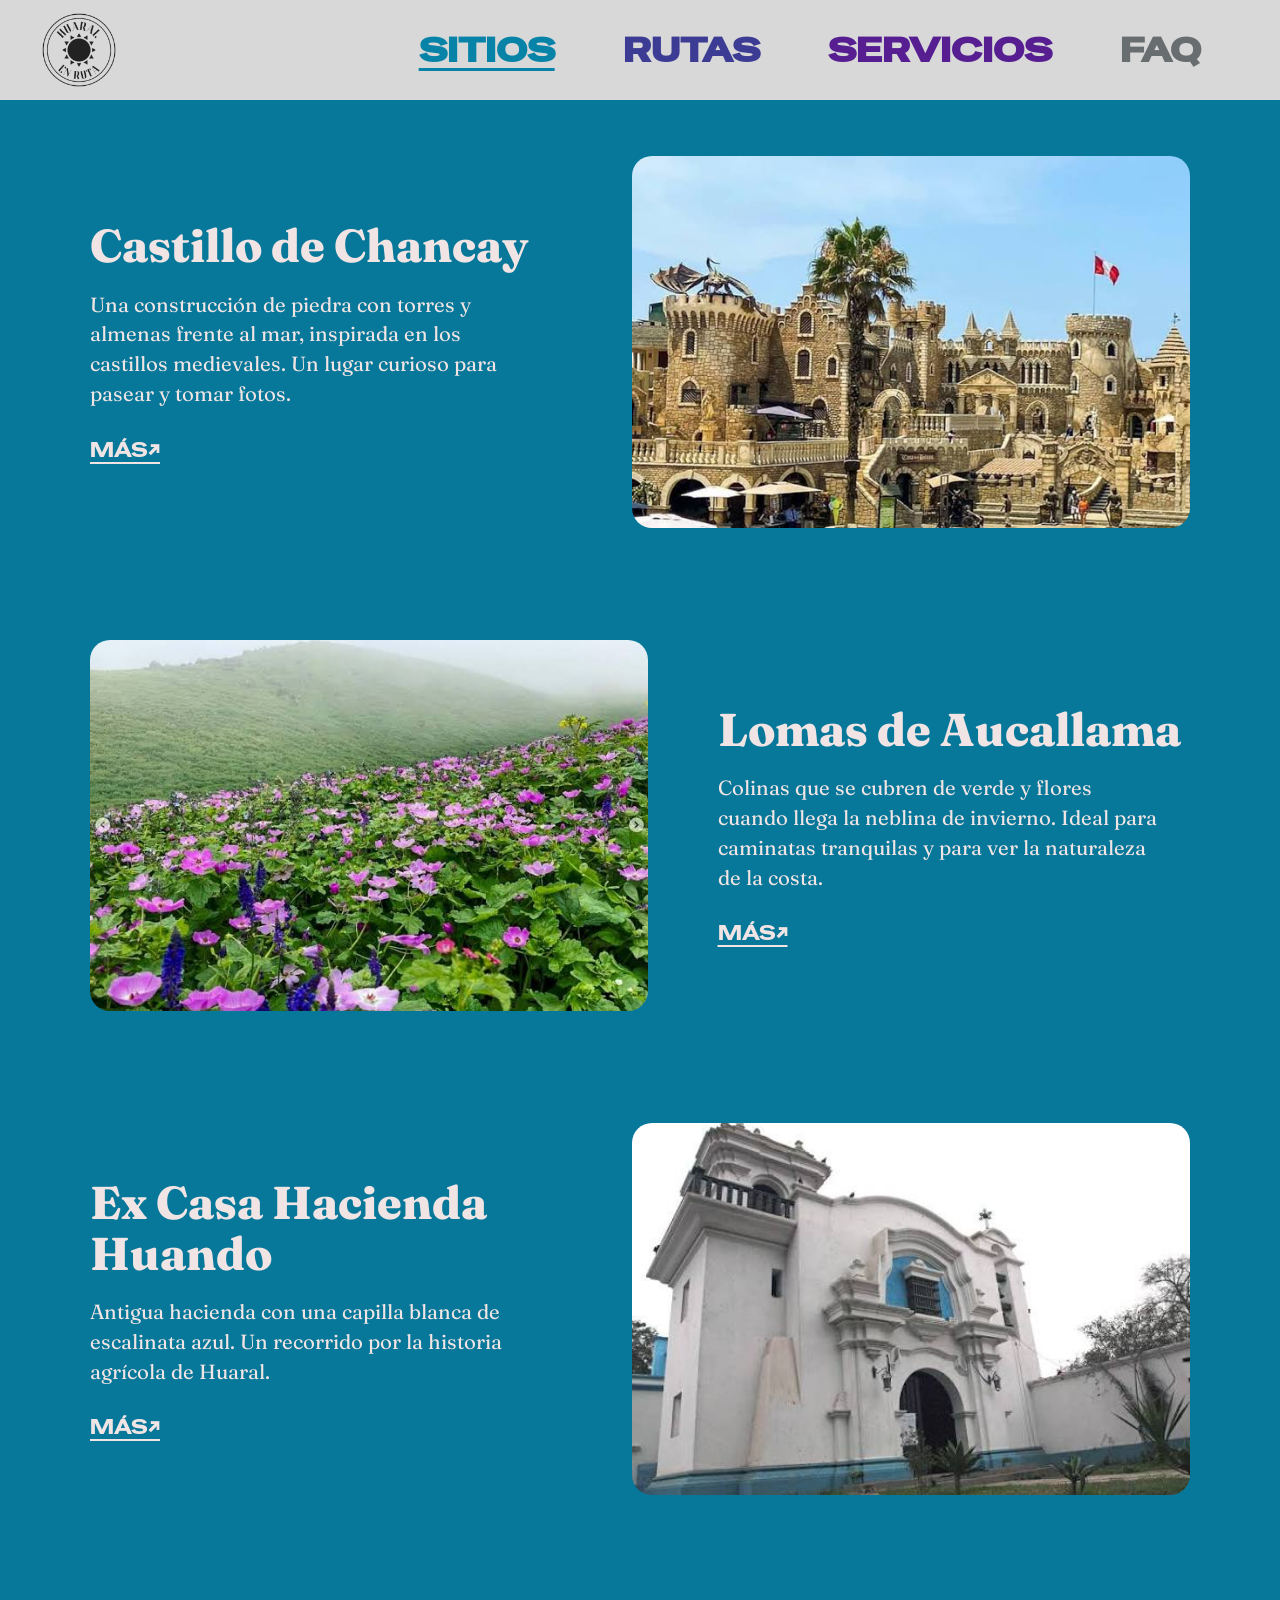
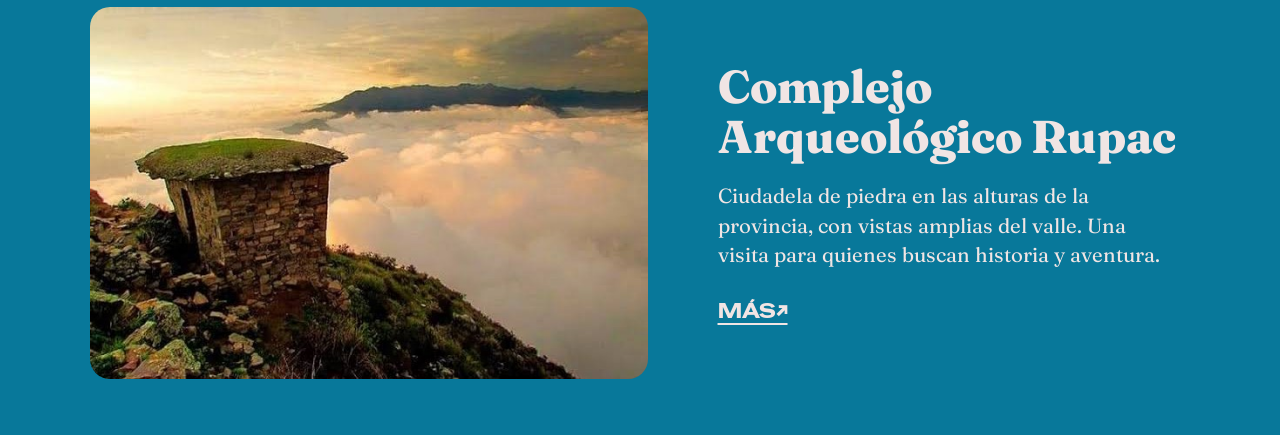
==== sitios.html @ da9bd29d "first commit" ====
<!doctype html>
<html lang="es">
<head>
  <meta charset="utf-8">
  <meta name="viewport" content="width=device-width, initial-scale=1">
  <meta name="description" content="Sitios turísticos para visitar en Huaral y alrededores.">
  <title>Sitios — Ruta Huaral</title>
  <link rel="stylesheet" href="styles.css">
  <link rel="preconnect" href="https://fonts.googleapis.com">
  <link rel="preconnect" href="https://fonts.gstatic.com" crossorigin>
  <link href="https://fonts.googleapis.com/css2?family=Fraunces:ital,opsz,wght@0,9..144,100..900;1,9..144,100..900&family=Special+Gothic+Expanded+One&display=swap" rel="stylesheet">
</head>
<body>
  <header class="site-header">
    <a class="brand" href="index.html" aria-label="Ruta Huaral, inicio">
      <img src="assets/logo-ruta-huaral.png" alt="Logo Ruta Huaral">
    </a>
    <nav class="main-nav" aria-label="Navegación principal">
      <a class="nav-sites" href="sitios.html" aria-current="page">SITIOS</a>
      <a class="nav-routes" href="rutas.html">RUTAS</a>
      <a class="nav-services" href="servicios.html">SERVICIOS</a>
      <a class="nav-faq" href="faq.html">FAQ</a>
    </nav>
    <button class="menu-toggle" aria-label="Abrir menú" aria-expanded="false" aria-controls="navigation">
      <span></span><span></span><span></span>
    </button>
  </header>

  <main>
    <h1 class="visually-hidden">Sitios turísticos de Huaral</h1>

    <!-- Cada <article> es un sitio. La clase "site-card--reverse" pone la imagen a la izquierda. -->
    <article class="site-card">
      <div class="site-text">
        <h2>Castillo de Chancay</h2>
        <p>Una construcción de piedra con torres y almenas frente al mar, inspirada en los castillos medievales. Un lugar curioso para pasear y tomar fotos.</p>
        <a class="site-more" href="sitios/castillo-de-chancay.html" aria-label="Más sobre el Castillo de Chancay">MÁS↗</a>
      </div>
      <div class="site-media">
        <img src="assets/castillo-chancay.jpg" alt="Castillo de Chancay, con torres de piedra y una palmera en primer plano" loading="lazy">
      </div>
    </article>

    <article class="site-card site-card--reverse">
      <div class="site-text">
        <h2>Lomas de Aucallama</h2>
        <p>Colinas que se cubren de verde y flores cuando llega la neblina de invierno. Ideal para caminatas tranquilas y para ver la naturaleza de la costa.</p>
        <a class="site-more" href="sitios/lomas-de-aucallama.html" aria-label="Más sobre las Lomas de Aucallama">MÁS↗</a>
      </div>
      <div class="site-media">
        <img src="assets/lomas-aucallama.jpg" alt="Lomas de Aucallama cubiertas de flores moradas entre la neblina" loading="lazy">
      </div>
    </article>

    <article class="site-card">
      <div class="site-text">
        <h2>Ex Casa Hacienda Huando</h2>
        <p>Antigua hacienda con una capilla blanca de escalinata azul. Un recorrido por la historia agrícola de Huaral.</p>
        <a class="site-more" href="sitios/hacienda-huando.html" aria-label="Más sobre la Ex Casa Hacienda Huando">MÁS↗</a>
      </div>
      <div class="site-media">
        <img src="assets/capilla-huando.jpg" alt="Capilla de la Ex Casa Hacienda Huando, con fachada blanca y escalinata azul" loading="lazy">
      </div>
    </article>

    <article class="site-card site-card--reverse">
      <div class="site-text">
        <h2>Complejo Arqueológico Rupac</h2>
        <p>Ciudadela de piedra en las alturas de la provincia, con vistas amplias del valle. Una visita para quienes buscan historia y aventura.</p>
        <a class="site-more" href="sitios/rupac.html" aria-label="Más sobre el Complejo Arqueológico Rupac">MÁS↗</a>
      </div>
      <div class="site-media">
        <img src="assets/rupac.jpg" alt="Ruinas de piedra del complejo arqueológico Rupac" loading="lazy">
      </div>
    </article>
  </main>

  <script src="script.js"></script>
</body>
</html>
---- styles.css ----
/* Ruta Huaral — estilos basados en el mockup proporcionado */
:root {
  --header-bg: #d8d8d8;
  --hero-bg: #08789a;
  --sites: #0783a8;
  --routes: #3D3C95;
  --services: #571E92;
  --faq: #686d6f;
}

* { box-sizing: border-box; }

html { scroll-behavior: smooth; }

body {
  margin: 0;
  color: #fff;
  font-family: Georgia, "Times New Roman", serif;
}

.site-header {
  min-height: 100px;
  padding: 12px 6.2% 12px 3.3%;
  display: flex;
  align-items: center;
  justify-content: space-between;
  gap: 28px;
  background: var(--header-bg);
}

.brand {
  display: inline-flex;
  flex: 0 0 auto;
  width: 74px;
  height: 74px;
}

.brand img { display: block; width: 100%; height: 100%; }

.main-nav {
  display: flex;
  align-items: center;
  justify-content: space-between;
  gap: clamp(24px, 7.5vw, 68px);
  margin-left: auto;
}

.main-nav a {
  font-family: "Special Gothic Expanded One", "Arial Narrow", "Roboto Condensed", sans-serif;
  font-stretch: condensed;
  font-size: clamp(22px, 3.4vw, 34px);
  font-weight: 900;
  line-height: 1;
  text-decoration: none;
  white-space: nowrap;
  transition: opacity .18s ease;
}

.main-nav a:hover { opacity: .72; }
.nav-sites { color: var(--sites); }
.nav-routes { color: var(--routes); }
.nav-services { color: var(--services); }
.nav-faq { color: var(--faq); }

.menu-toggle {
  display: none;
  border: 0;
  padding: 8px;
  background: transparent;
  cursor: pointer;
}
.menu-toggle span {
  display: block;
  width: 26px;
  height: 3px;
  margin: 5px 0;
  background: #222;
}

.hero {
  min-height: 338px;
  padding: 45px 6.2% 44px 6.6%;
  display: grid;
  grid-template-columns: minmax(250px, 1fr) minmax(300px, 1.18fr);
  align-items: center;
  gap: clamp(32px, 6vw, 70px);
  background: var(--hero-bg);
  
  color: F0E5E4;
}

.hero-copy {
  font-family: "Fraunces", Arial, serif;
  font-size: clamp(32px, 1.9vw, 18px);
  line-height: 1.28;
  font-weight: 400;
}

.hero-copy p { margin: 10px 0 22px; }
.hero-copy p:last-child { margin-bottom: 0; }

.hero-media {
  width: 100%;
  overflow: hidden;
  border-radius: 13px;
  aspect-ratio: 1.44 / 1;
}

.hero-media img {
  display: block;
  width: 100%;
  height: 100%;
  object-fit: cover;
}

.placeholder-section {
  min-height: 1px;
  padding: 0;
  color: transparent;
  background: transparent;
}
.placeholder-section h2 { margin: 0; font-size: 1px; }

@media (min-width: 1000px) {
  .site-header { padding-left: max(3.3%, calc((100vw - 1200px) / 2)); padding-right: max(6.2%, calc((100vw - 1200px) / 2)); }
  .hero { padding-left: max(6.6%, calc((100vw - 1100px) / 2)); padding-right: max(6.2%, calc((100vw - 1100px) / 2)); }
}

@media (max-width: 650px) {
  .site-header {
    min-height: 82px;
    padding: 10px 20px;
    position: relative;
  }
  .brand { width: 62px; height: 62px; }
  .menu-toggle { display: block; margin-left: auto; }
  .main-nav {
    display: none;
    position: absolute;
    z-index: 5;
    top: 100%;
    left: 0;
    right: 0;
    margin: 0;
    padding: 18px 24px 22px;
    background: var(--header-bg);
    flex-direction: column;
    align-items: flex-start;
    gap: 18px;
  }
  .main-nav.is-open { display: flex; }
  .main-nav a { font-size: 27px; }
  .hero {
    padding: 30px 24px 34px;
    grid-template-columns: 1fr;
    gap: 24px;
  }
  .hero-copy { font-size: 17px; }
  .hero-media { aspect-ratio: 1.44 / 1; }
}

@media (prefers-reduced-motion: reduce) {
  html { scroll-behavior: auto; }
  *, *::before, *::after { transition-duration: .01ms !important; }
}

/* ===== Página SITIOS ===== */
.visually-hidden {
  position: absolute;
  width: 1px;
  height: 1px;
  overflow: hidden;
  clip: rect(0 0 0 0);
  white-space: nowrap;
}

/* Enlace activo del menú: subrayado, como en el mockup */
.main-nav a[aria-current="page"] {
  text-decoration: underline;
  text-underline-offset: 6px;
  text-decoration-thickness: 3px;
}

.site-card {
  min-height: 420px;
  padding: 56px 6.2% 56px 6.6%;
  display: grid;
  grid-template-columns: minmax(250px, 1fr) minmax(300px, 1.18fr);
  align-items: center;
  gap: clamp(32px, 6vw, 70px);
  background: var(--hero-bg);
  color: #F0E5E4;
}

/* Imagen a la izquierda, texto a la derecha */
.site-card--reverse {
  grid-template-columns: minmax(300px, 1.18fr) minmax(250px, 1fr);
}
.site-card--reverse .site-media { order: -1; }

.site-text h2 {
  margin: 0 0 18px;
  font-family: "Fraunces", Georgia, serif;
  font-size: clamp(30px, 3.6vw, 46px);
  font-weight: 800;
  line-height: 1.1;
}

.site-text p {
  margin: 0 0 28px;
  max-width: 34ch;
  font-family: "Fraunces", Georgia, serif;
  font-size: clamp(18px, 1.6vw, 22px);
  line-height: 1.45;
}

.site-more {
  color: #F0E5E4;
  font-family: "Special Gothic Expanded One", "Arial Narrow", sans-serif;
  font-size: 20px;
  text-decoration: underline;
  text-underline-offset: 5px;
}
.site-more:hover { opacity: .7; }
.site-more:focus-visible,
.main-nav a:focus-visible {
  outline: 3px solid #000;
  outline-offset: 4px;
}

.site-media {
  width: 100%;
  overflow: hidden;
  border-radius: 20px;
  aspect-ratio: 1.5 / 1;
}
.site-media img {
  display: block;
  width: 100%;
  height: 100%;
  object-fit: cover;
}

@media (min-width: 1000px) {
  .site-card {
    padding-left: max(6.6%, calc((100vw - 1100px) / 2));
    padding-right: max(6.2%, calc((100vw - 1100px) / 2));
  }
}

@media (max-width: 650px) {
  .site-card,
  .site-card--reverse {
    min-height: 0;
    padding: 36px 24px;
    grid-template-columns: 1fr;
    gap: 22px;
  }
  /* En móvil, la imagen siempre arriba del texto */
  .site-card .site-media,
  .site-card--reverse .site-media { order: -1; }
  .site-text p { max-width: none; }
}

/* ===== Página SERVICIOS ===== */
.services {
  --visible: 4;
  --gap: 14px;
  position: relative;
  min-height: calc(100vh - 100px);
  padding: 56px 72px;
  display: flex;
  align-items: center;
  background: var(--hero-bg);
  font-family: "Open Sans", Arial, sans-serif;
}

.carousel-track {
  display: flex;
  gap: var(--gap);
  width: 100%;
  margin: 0;
  padding: 0;
  list-style: none;
  overflow-x: auto;
  scroll-snap-type: x mandatory;
  scroll-behavior: smooth;
  scrollbar-width: none;
}
.carousel-track::-webkit-scrollbar { display: none; }

.service-item {
  flex: 0 0 calc((100% - var(--gap) * (var(--visible) - 1)) / var(--visible));
  scroll-snap-align: start;
}

.service-item a {
  display: flex;
  flex-direction: column;
  gap: 16px;
  color: #fff;
  text-decoration: none;
}

/* Reserva dos líneas para que todas las imágenes queden alineadas */
.service-name {
  min-height: 2.4em;
  display: flex;
  align-items: center;
  justify-content: center;
  text-align: center;
  font-size: clamp(22px, 2.4vw, 32px);
  font-stretch: 75%;
  line-height: 1.1;
  text-underline-offset: 5px;
}

.service-item img {
  display: block;
  width: 100%;
  aspect-ratio: 0.77 / 1;
  object-fit: cover;
  border-radius: 14px;
  transition: transform .2s ease;
}

.service-item a:hover .service-name,
.service-item a:focus-visible .service-name { text-decoration: underline; }
.service-item a:hover img { transform: scale(1.02); }
.service-item a:focus-visible { outline: 3px solid #fff; outline-offset: 6px; border-radius: 14px; }

.carousel-arrow {
  position: absolute;
  top: 60%;
  z-index: 2;
  width: 56px;
  height: 56px;
  padding: 0;
  display: grid;
  place-items: center;
  border: 0;
  background: transparent;
  color: #cfd3d6;
  cursor: pointer;
  transform: translateY(-50%);
  transition: opacity .18s ease, color .18s ease;
}
.carousel-prev { left: 8px; }
.carousel-next { right: 8px; }
.carousel-arrow svg {
  width: 44px;
  height: 44px;
  fill: none;
  stroke: currentColor;
  stroke-width: 4;
  stroke-linecap: round;
  stroke-linejoin: round;
}
.carousel-arrow:hover { color: #fff; }
.carousel-arrow:focus-visible { outline: 3px solid #fff; border-radius: 8px; }
.carousel-arrow:disabled { opacity: .25; cursor: default; }

@media (max-width: 1000px) {
  .services { --visible: 3; }
}

@media (max-width: 650px) {
  .services {
    --visible: 1.4;
    min-height: 0;
    padding: 36px 52px;
  }
  .carousel-arrow { width: 44px; height: 44px; }
  .carousel-arrow svg { width: 32px; height: 32px; }
  .carousel-prev { left: 4px; }
  .carousel-next { right: 4px; }
}

@media (prefers-reduced-motion: reduce) {
  .carousel-track { scroll-behavior: auto; }
  .service-item img { transition: none; }
}

/* ===== Página FAQ ===== */
.faq-page {
  min-height: calc(100vh - 100px);
  padding: 56px 24px 72px;
  background: var(--hero-bg);
}

.faq-title {
  max-width: 820px;
  margin: 0 auto 36px;
  font-family: "Fraunces", Georgia, serif;
  font-size: clamp(34px, 5vw, 52px);
  font-weight: 800;
  line-height: 1.1;
}

.faqs {
  max-width: 820px;
  margin: 0 auto;
  display: grid;
  gap: 20px;
  counter-reset: faq;
}

.faq-item {
  position: relative;
  padding: 28px 32px 30px 88px;
  border-radius: 16px;
  background: #fff;
  color: #1d2427;
  box-shadow: 0 6px 18px rgba(0, 0, 0, .16);
  counter-increment: faq;
}

/* Número de la pregunta (decorativo, lo genera el CSS) */
.faq-item::before {
  content: counter(faq);
  position: absolute;
  top: 26px;
  left: 28px;
  width: 40px;
  height: 40px;
  display: grid;
  place-items: center;
  border-radius: 50%;
  background: var(--hero-bg);
  color: #fff;
  font-family: "Special Gothic Expanded One", Arial, sans-serif;
  font-size: 18px;
}

.question-text {
  margin: 0 0 12px;
  color: #065673;
  font-family: "Fraunces", Georgia, serif;
  font-size: clamp(21px, 2.4vw, 26px);
  font-weight: 700;
  line-height: 1.25;
}

.answer-text {
  margin: 0;
  max-width: 68ch;
  font-family: Georgia, "Times New Roman", serif;
  font-size: clamp(17px, 1.5vw, 19px);
  line-height: 1.65;
}

@media (max-width: 650px) {
  .faq-page { padding: 36px 16px 48px; }
  .faq-item { padding: 74px 22px 24px; }
  .faq-item::before { top: 22px; left: 22px; }
}

/* ===== Página RUTAS ===== */
.routes-page {
  min-height: calc(100vh - 100px);
  padding: 48px 6.2% 56px 6.6%;
  display: flex;
  flex-direction: column;
  justify-content: center;
  gap: 44px;
  background: var(--hero-bg);
  color: #000;
  font-family: "Open Sans", Arial, sans-serif;
}

.route {
  width: 100%;
  max-width: 1100px;
  margin: 0 auto;
  display: grid;
  grid-template-columns: 1fr minmax(280px, 460px);
  align-items: center;
  gap: clamp(24px, 6vw, 80px);
}

.route-text h2 {
  margin: 0 0 8px;
  font-size: clamp(24px, 2.6vw, 34px);
  font-weight: 800;
  line-height: 1.1;
  
  font-family: "Fraunces", "Open Sans", Arial, sans-serif;
  color: #F0E5E4;
}

.route-text p {
  margin: 0;
  max-width: 52ch;
  font-size: clamp(17px, 1.5vw, 20px);
  line-height: 1.5;
  
  font-family: "Fraunces", "Open Sans", Arial, sans-serif;
  color: #F0E5E4;
}

.route-map { display: grid; gap: 8px; }

/* Mantiene la proporción 5:2 del iframe original (500 × 200) y se adapta al ancho */
.route-map iframe {
  display: block;
  width: 100%;
  height: auto;
  aspect-ratio: 5 / 2;
  min-height: 180px;
  border: 0;
  border-radius: 8px;
  background: var(--header-bg);
}

.route-link {
  justify-self: end;
  font-size: 16px;
  font-weight: 700;
  text-decoration: underline;
  text-underline-offset: 4px;
  
  color: #F0E5E4;
}
.route-link:hover { opacity: .7; }
.route-link:focus-visible { outline: 3px solid #000; outline-offset: 4px; }


/* ********* */
.roster-table {
    width: 100%;
    border-collapse: collapse;
    font-family: 'Helvetica Neue', Arial, sans-serif;
}

.roster-table caption {
    font-size: 1.5rem;
    font-weight: bold;
    margin-bottom: 1.5rem;
    text-align: left;
}

.roster-table thead th {
    background-color: #333;
    color: white;
    font-weight: 600;
    text-align: left;
    padding: 12px 15px;
    font-size: 0.9rem;
    text-transform: uppercase;
}
.roster-table .th-center {
    text-align: center;
}

.roster-table tbody td {
    padding: 12px 15px;
    border-bottom: 1px solid #ddd;
}
.roster-table .td-center {
    text-align: center;
}

.roster-table .player-name {
    font-weight: bold;
}
  
/* Zebra-striping for readability */
.roster-table tbody tr:nth-of-type(even) {
    background-color: #f8f8f8;
}

.roster-table tbody tr:hover {
    background-color: #efefef;
}  

/****/


@media (min-width: 1000px) {
  .routes-page {
    padding-left: max(6.6%, calc((100vw - 1100px) / 2));
    padding-right: max(6.2%, calc((100vw - 1100px) / 2));
  }
}

@media (max-width: 800px) {
  .routes-page { padding: 36px 24px 44px; gap: 36px; }
  .route { grid-template-columns: 1fr; gap: 16px; }
  /* En pantallas pequeñas el mapa se ve mejor un poco más alto */
  .route-map iframe { aspect-ratio: 4 / 3; min-height: 0; }
  .route-link { justify-self: start; }
  

  
}
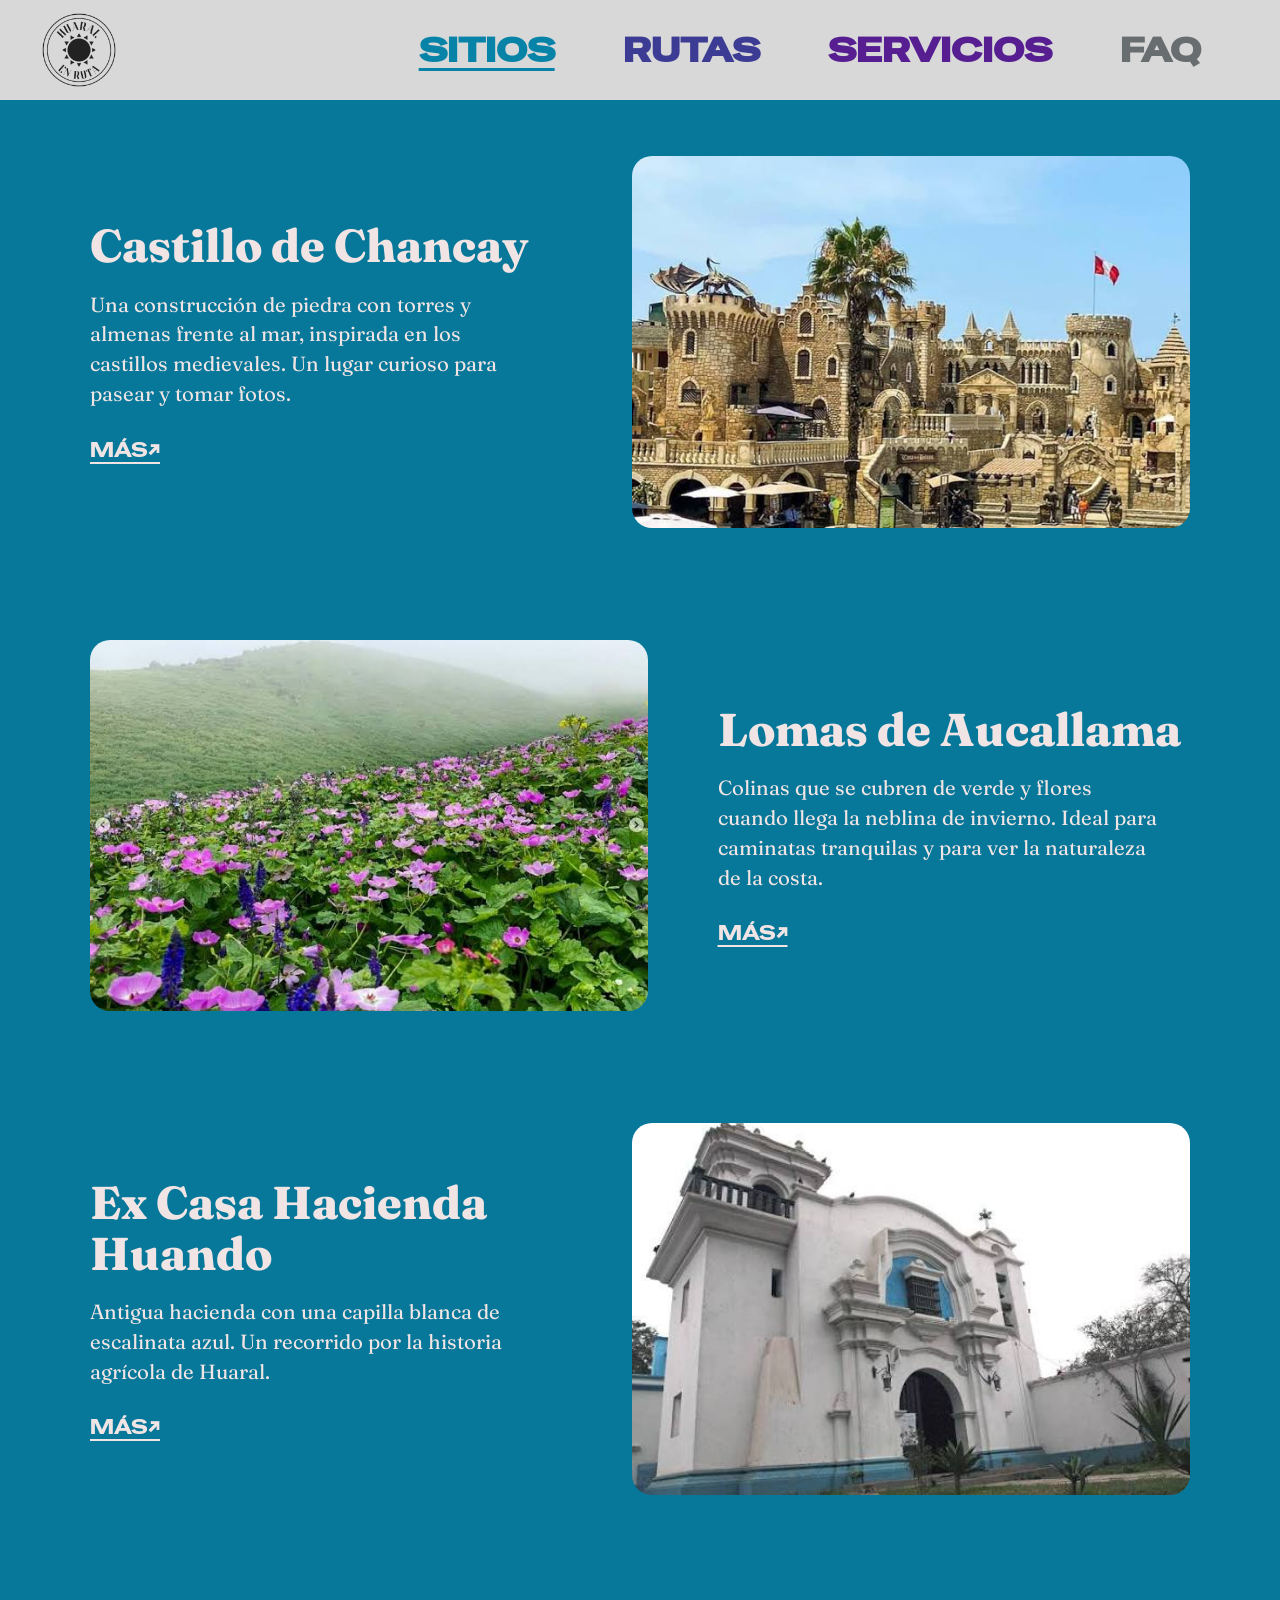
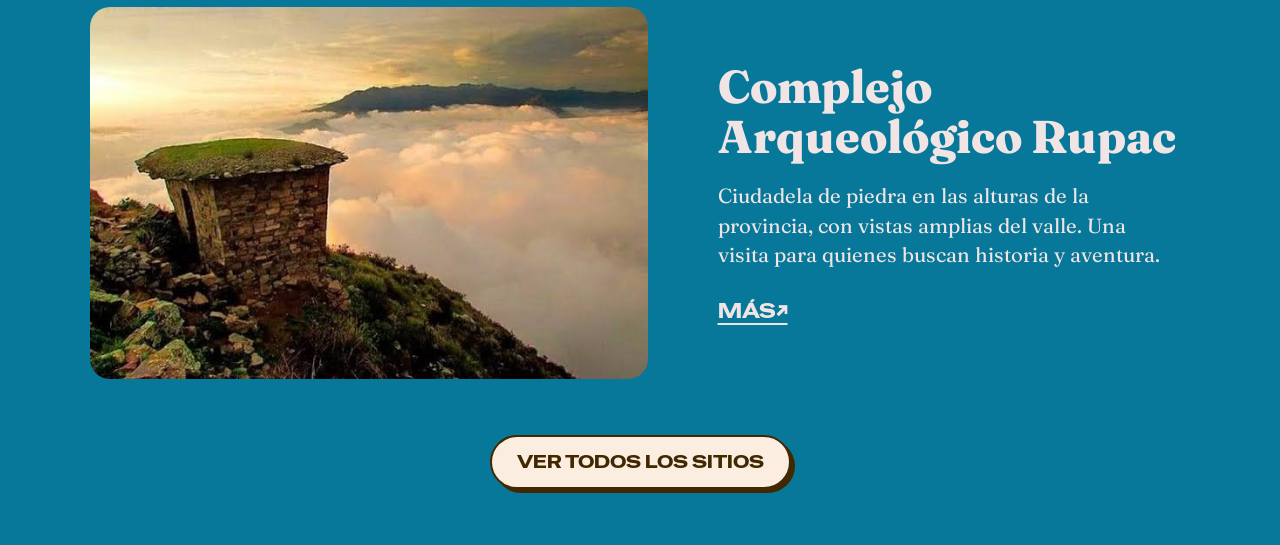
==== commit d9d017b4: "Botón para ver todos los sitios; página de todos los sitios; enlaces a rutas en Google My Maps actua" ====
--- a/sitios.html
+++ b/sitios.html
@@ -73,8 +73,12 @@
         <img src="assets/rupac.jpg" alt="Ruinas de piedra del complejo arqueológico Rupac" loading="lazy">
       </div>
     </article>
+
+    <div class="all-sites">
+      <a class="all-sites-button" href="todos-los-sitios.html">VER TODOS LOS SITIOS</a>
+    </div>
   </main>
-
+  
   <script src="script.js"></script>
 </body>
 </html>
--- a/styles.css
+++ b/styles.css
@@ -573,6 +573,47 @@
     background-color: #efefef;
 }  
 
+/** BOTÓN "VER TODOS LOS SITIOS" **/
+
+/* Franja con el mismo fondo azul y el botón centrado */
+.all-sites {
+  padding: 0 24px 56px;
+  display: flex;
+  justify-content: center;
+  background: var(--hero-bg);
+}
+
+.all-sites-button {
+  display: inline-block;
+  padding: 0 25px;
+  background-color: #fbeee0;
+  border: 2px solid #422800;
+  border-radius: 30px;
+  box-shadow: #422800 4px 4px 0 0;
+  color: #422800;
+  cursor: pointer;
+  font-family: "Special Gothic Expanded One", "Arial Narrow", sans-serif;
+  font-size: 18px;
+  line-height: 50px;
+  text-align: center;
+  text-decoration: none;
+  user-select: none;
+  -webkit-user-select: none;
+  touch-action: manipulation;
+}
+
+.all-sites-button:hover { background-color: #fff; }
+
+.all-sites-button:active {
+  box-shadow: #422800 2px 2px 0 0;
+  transform: translate(2px, 2px);
+}
+
+.all-sites-button:focus-visible {
+  outline: 3px solid #fff;
+  outline-offset: 4px;
+}
+
 /****/
 
 
@@ -589,7 +630,5 @@
   /* En pantallas pequeñas el mapa se ve mejor un poco más alto */
   .route-map iframe { aspect-ratio: 4 / 3; min-height: 0; }
   .route-link { justify-self: start; }
-  
-
-  
-}
+}
+
